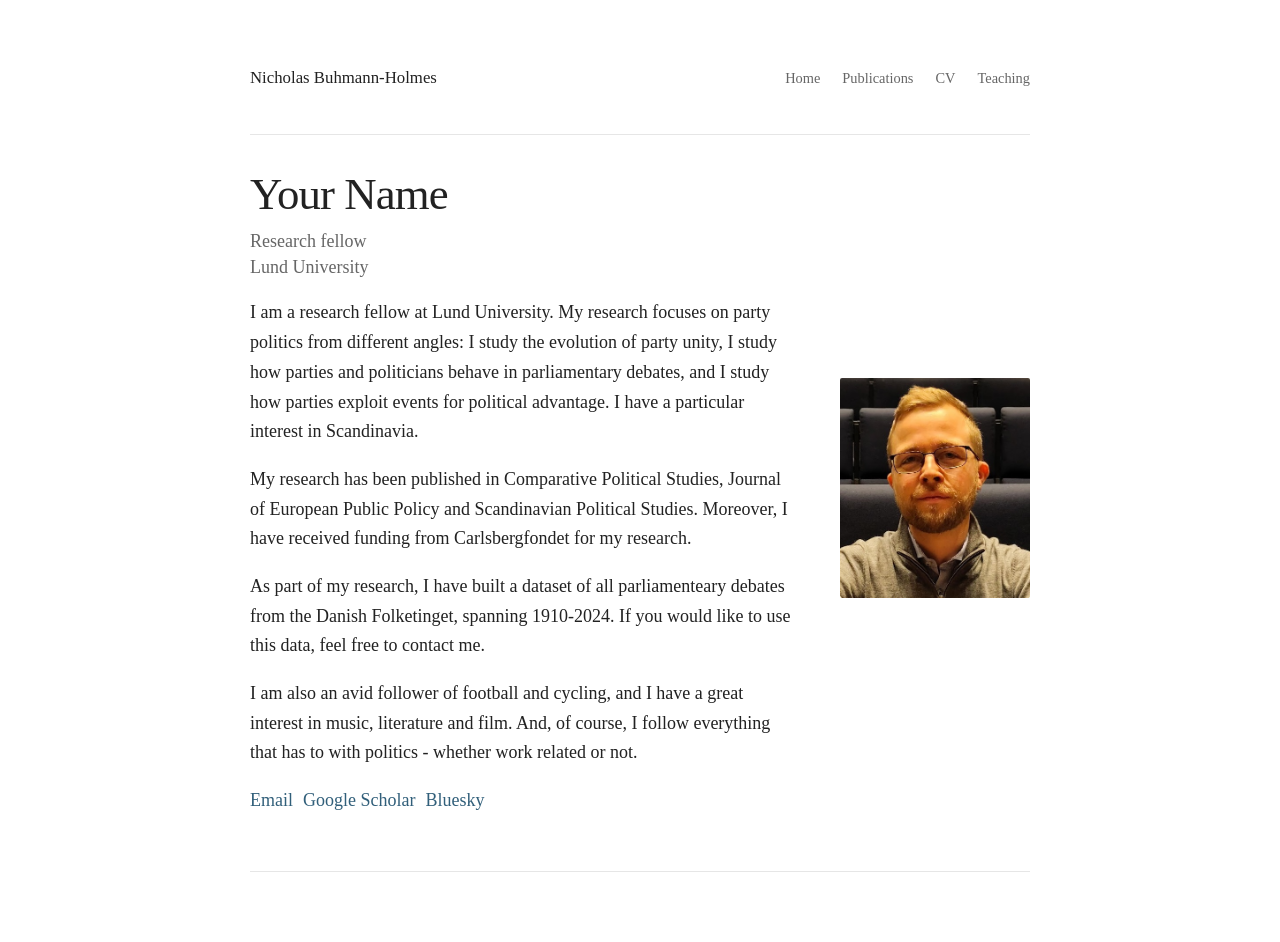
==== index.html @ e9fab576 "index.html" ====
<!DOCTYPE html>
<html lang="en">
<head>
  <meta charset="UTF-8">
  <meta name="viewport" content="width=device-width, initial-scale=1.0">

  <title>Nicholas Buhmann-Holmes</title>

  <link rel="stylesheet" href="style.css">
</head>

<body>

  <div class="site">

    <!-- Navigation -->
    <header class="header">

      <div class="name">
        <a href="index.html">Nicholas Buhmann-Holmes</a>
      </div>

      <nav>
        <a href="index.html">Home</a>
        <a href="publications.html">Publications</a>
        <a href="cv.html">CV</a>
        <a href="teaching.html">Teaching</a>
      </nav>

    </header>


    <!-- Introduction -->
    <main>

      <section class="intro">

        <div class="intro-text">

          <h1>Your Name</h1>

          <p class="position">
            Research fellow<br>
            Lund University
          </p>

          <p>
            I am a research fellow at Lund University. My research focuses on party politics from different angles: I study 
            the evolution of party unity, I study how parties and politicians behave in parliamentary debates, and I study how 
            parties exploit events for political advantage. I have a particular interest in Scandinavia.
          </p>
          <p>
            My research has been published in Comparative Political Studies, Journal of European Public Policy and Scandinavian Political
            Studies. Moreover, I have received funding from Carlsbergfondet for my research.
          </p>
          <p>
            As part of my research, I have built a dataset of all parliamenteary debates from the Danish Folketinget, spanning 1910-2024.
            If you would like to use this data, feel free to contact me.
          </p>
          <p>
            I am also an avid follower of football and cycling, and I have a great interest in music, literature and film. And, of course, I follow everything that has to with politics - whether work related or not.
          </p>

          <div class="social">
            <a href="mailto:n.buhmannholmes@gmail.com">Email</a>
            <a href="https://scholar.google.com/citations?user=wAtejrQAAAAJ">Google Scholar</a>
            <a href="https://bsky.app/profile/nbuhmann-holmes.bsky.social">Bluesky</a>
          </div>

        </div>

        <div>
          <img
            src="Billede.jpg"
            alt="Nicholas Buhmann-Holmes"
            class="portrait"
          >
        </div>

      </section>


    </main>


    <footer>
    </footer>

  </div>

</body>
</html>
---- style.css ----
/* Nicholas Buhmann-Holmes — minimalist academic site */

:root {
  --text: #222;
  --muted: #666;
  --link: #315f7a;
  --rule: #e6e6e6;
  --max-width: 780px;
}

* {
  box-sizing: border-box;
}

html {
  scroll-behavior: smooth;
}

body {
  margin: 0;
  background: #fff;
  color: var(--text);
  font-family: Georgia, "Times New Roman", serif;
  font-size: 18px;
  line-height: 1.65;
}

.site {
  width: min(calc(100% - 40px), var(--max-width));
  margin: 0 auto;
  padding: 64px 0 48px;
}

h1, h2 {
  font-weight: 400;
}

h1 {
  margin: 0 0 8px;
  font-size: clamp(2rem, 5vw, 2.8rem);
  line-height: 1.15;
  letter-spacing: -0.02em;
}

h2 {
  margin: 0 0 18px;
  font-size: 1.45rem;
  line-height: 1.25;
}

p {
  margin: 0 0 18px;
}

a {
  color: var(--link);
  text-decoration: none;
  border-bottom: 1px solid transparent;
}

a:hover,
a:focus {
  border-bottom-color: currentColor;
}

.intro {
  display: grid;
  grid-template-columns: 1fr 190px;
  gap: 48px;
  align-items: center;
  padding-bottom: 54px;
}

.position {
  color: var(--muted);
  line-height: 1.45;
}

.portrait {
  width: 190px;
  height: 220px;
  object-fit: cover;
  object-position: center 25%;
  border-radius: 2px;
}

section {
  border-top: 1px solid var(--rule);
  padding: 34px 0 30px;
}

.placeholder {
  color: var(--muted);
  font-size: 0.95em;
}

.publication {
  margin: 0 0 24px;
}

.pub-title {
  font-weight: 600;
}

.pub-meta {
  color: var(--muted);
  font-size: 0.95em;
}

.links {
  font-size: 0.9em;
}

.social {
  display: flex;
  flex-wrap: wrap;
  gap: 10px;
}

footer {
  border-top: 1px solid var(--rule);
  padding-top: 22px;
  color: var(--muted);
  font-size: 0.85em;
}

@media (max-width: 600px) {
  .site {
    padding-top: 36px;
  }

.intro {
  display: grid;
  grid-template-columns: 1fr 190px;
  gap: 48px;
  align-items: start;
  padding-bottom: 54px;
}

  .portrait {
    width: 150px;
    height: 175px;
  }

  body {
    font-size: 17px;
  }
}
.header {
  display: flex;
  justify-content: space-between;
  align-items: baseline;
  padding-bottom: 42px;
}

.name {
  font-size: 1.05rem;
}

.name a {
  color: var(--text);
}

nav {
  display: flex;
  gap: 22px;
  font-size: 0.9rem;
}

nav a {
  color: var(--muted);
}

nav a:hover {
  color: var(--text);
}
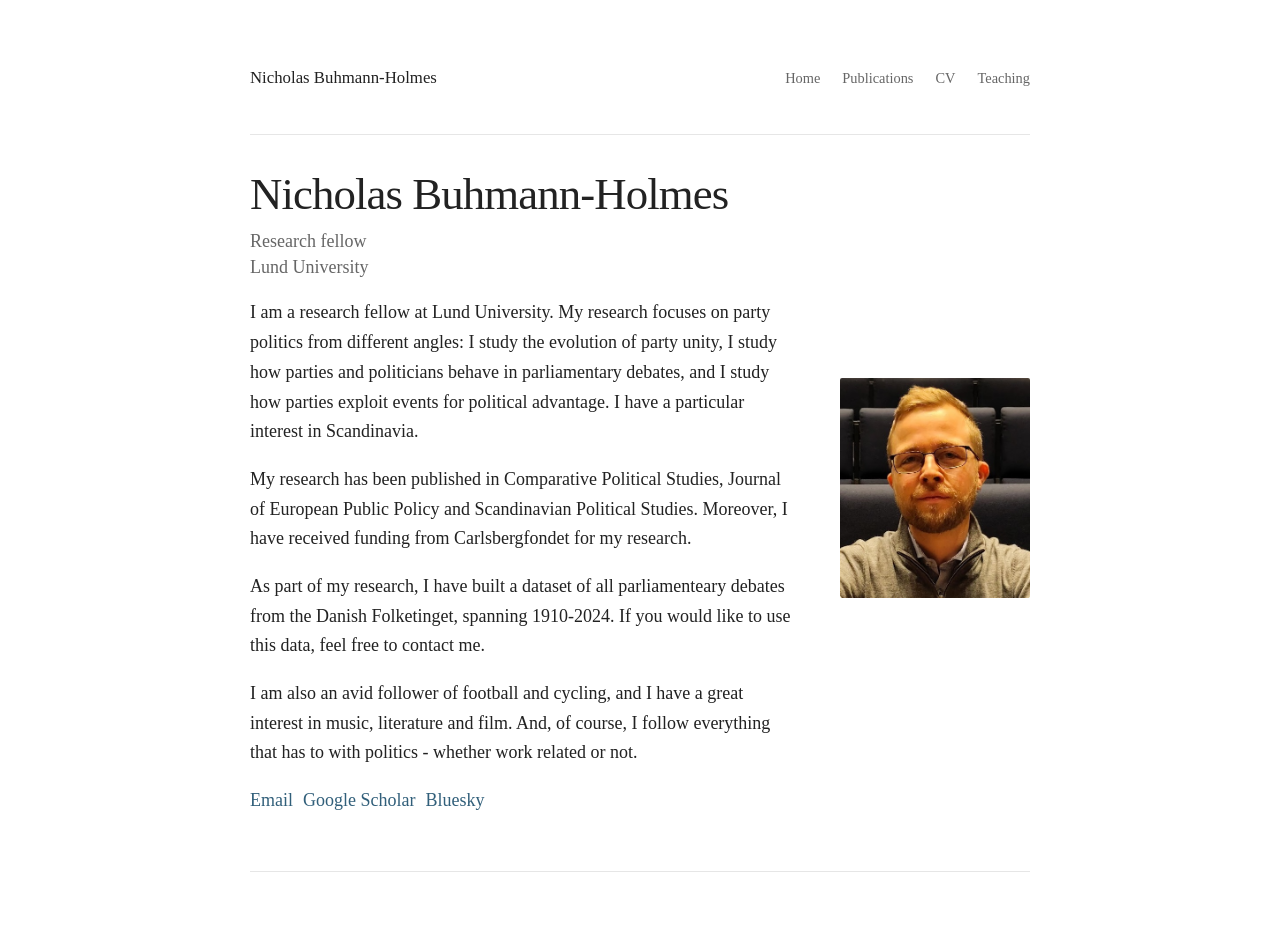
==== commit f09b6ccc: "index.html" ====
--- a/index.html
+++ b/index.html
@@ -37,7 +37,7 @@
 
         <div class="intro-text">
 
-          <h1>Your Name</h1>
+          <h1>Nicholas Buhmann-Holmes</h1>
 
           <p class="position">
             Research fellow<br>
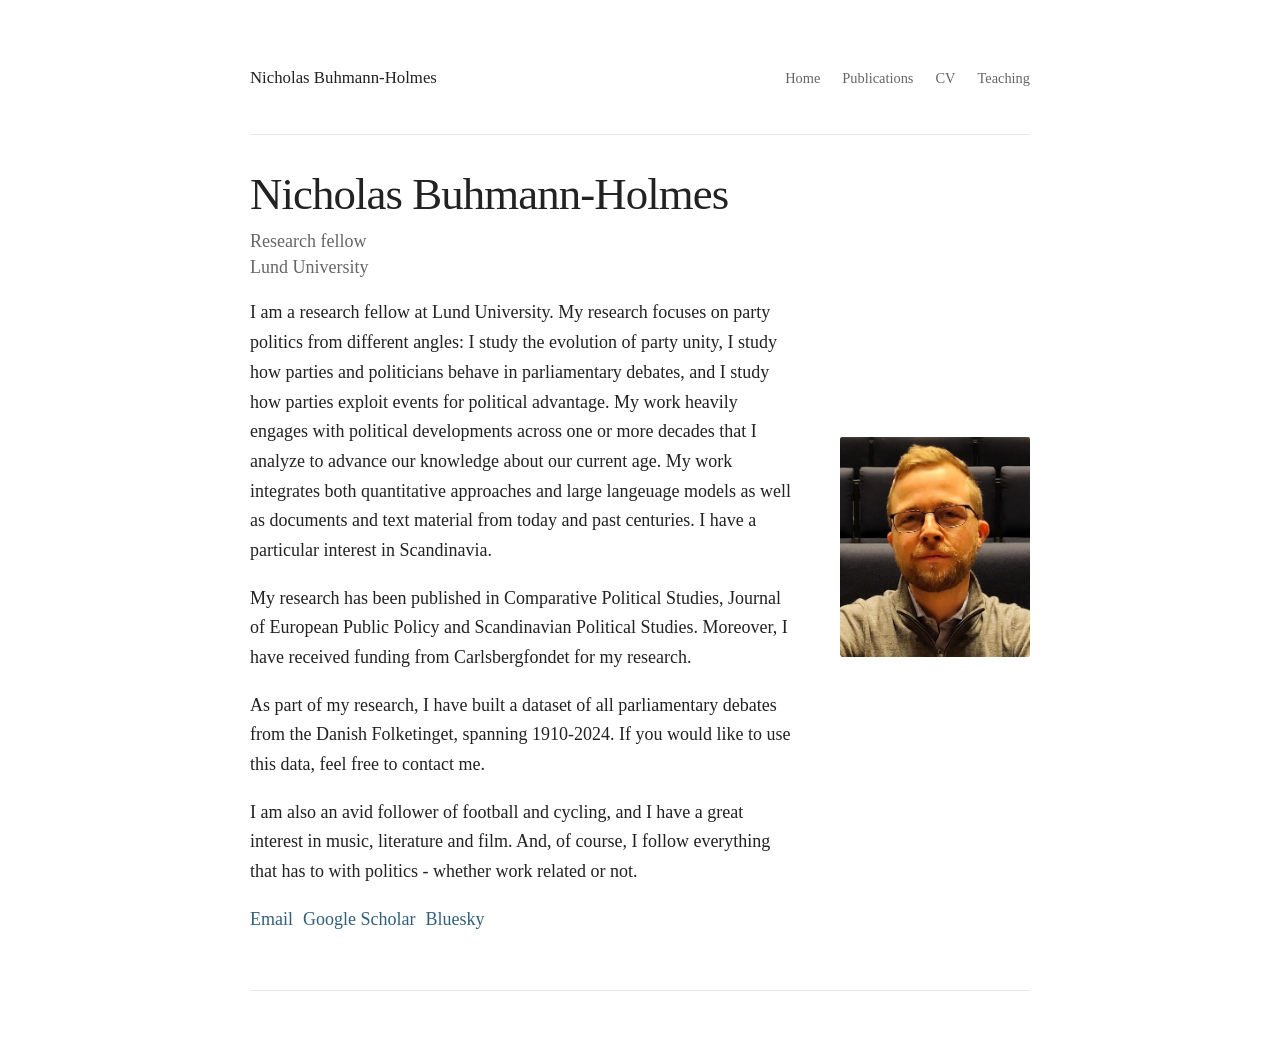
==== commit ce2f8d27: "index.html" ====
--- a/index.html
+++ b/index.html
@@ -47,14 +47,14 @@
           <p>
             I am a research fellow at Lund University. My research focuses on party politics from different angles: I study 
             the evolution of party unity, I study how parties and politicians behave in parliamentary debates, and I study how 
-            parties exploit events for political advantage. I have a particular interest in Scandinavia.
+            parties exploit events for political advantage. My work heavily engages with political developments across one or more decades that I analyze to advance our knowledge about our current age. My work integrates both quantitative approaches and large langeuage models as well as documents and text material from today and past centuries. I have a particular interest in Scandinavia.
           </p>
           <p>
             My research has been published in Comparative Political Studies, Journal of European Public Policy and Scandinavian Political
             Studies. Moreover, I have received funding from Carlsbergfondet for my research.
           </p>
           <p>
-            As part of my research, I have built a dataset of all parliamenteary debates from the Danish Folketinget, spanning 1910-2024.
+            As part of my research, I have built a dataset of all parliamentary debates from the Danish Folketinget, spanning 1910-2024.
             If you would like to use this data, feel free to contact me.
           </p>
           <p>
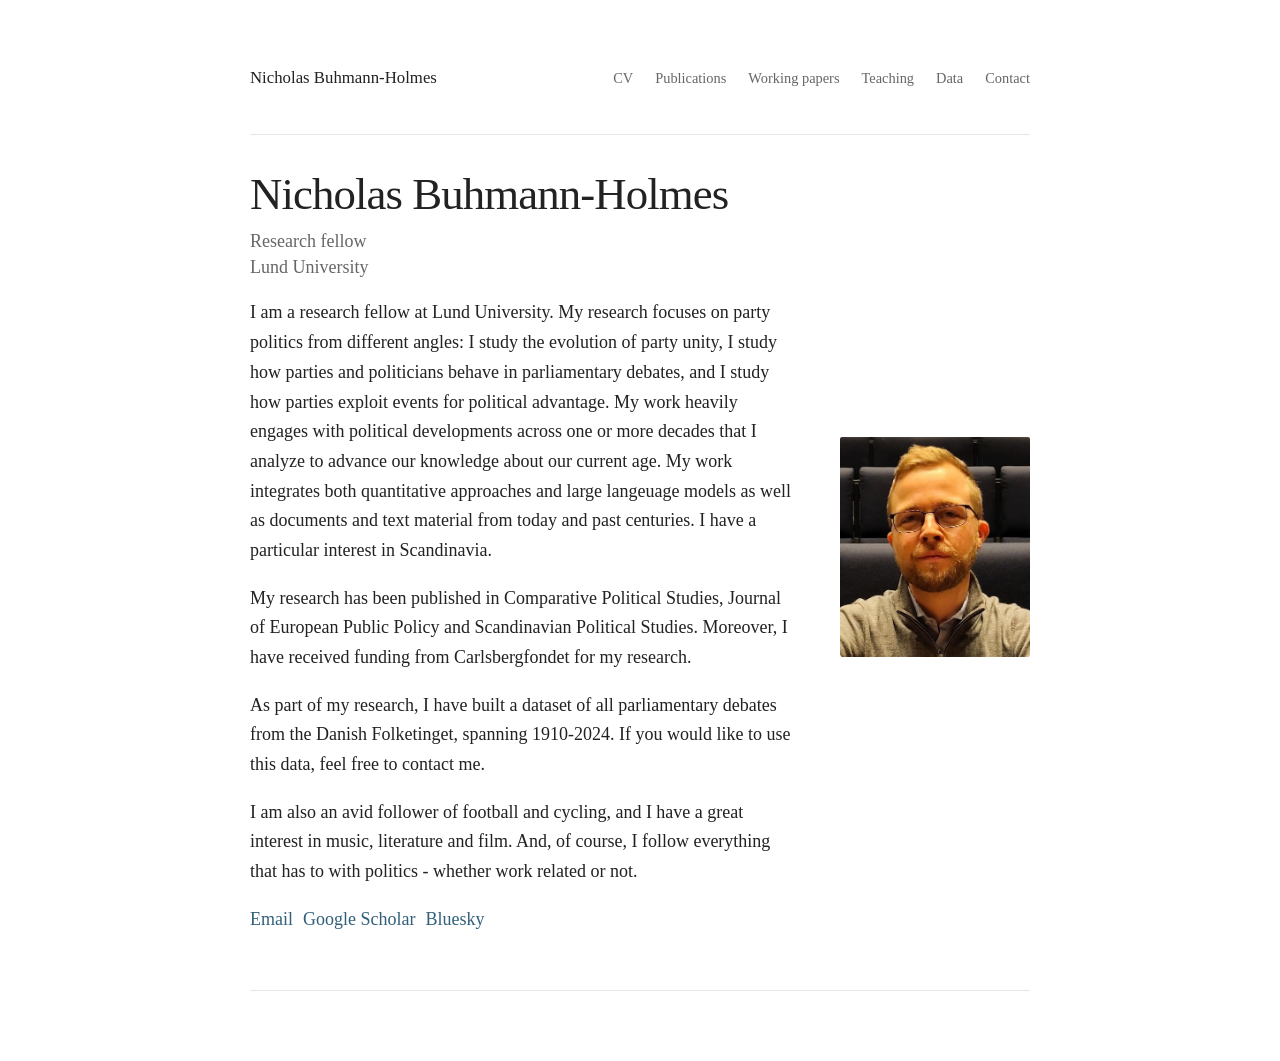
==== commit 088f0684: "index.html" ====
--- a/index.html
+++ b/index.html
@@ -20,12 +20,14 @@
         <a href="index.html">Nicholas Buhmann-Holmes</a>
       </div>
 
-      <nav>
-        <a href="index.html">Home</a>
-        <a href="publications.html">Publications</a>
-        <a href="cv.html">CV</a>
-        <a href="teaching.html">Teaching</a>
-      </nav>
+<nav>
+  <a href="#cv">CV</a>
+  <a href="#publications">Publications</a>
+  <a href="#working-papers">Working papers</a>
+  <a href="#teaching">Teaching</a>
+  <a href="#data">Data</a>
+  <a href="#contact">Contact</a>
+</nav>
 
     </header>
 
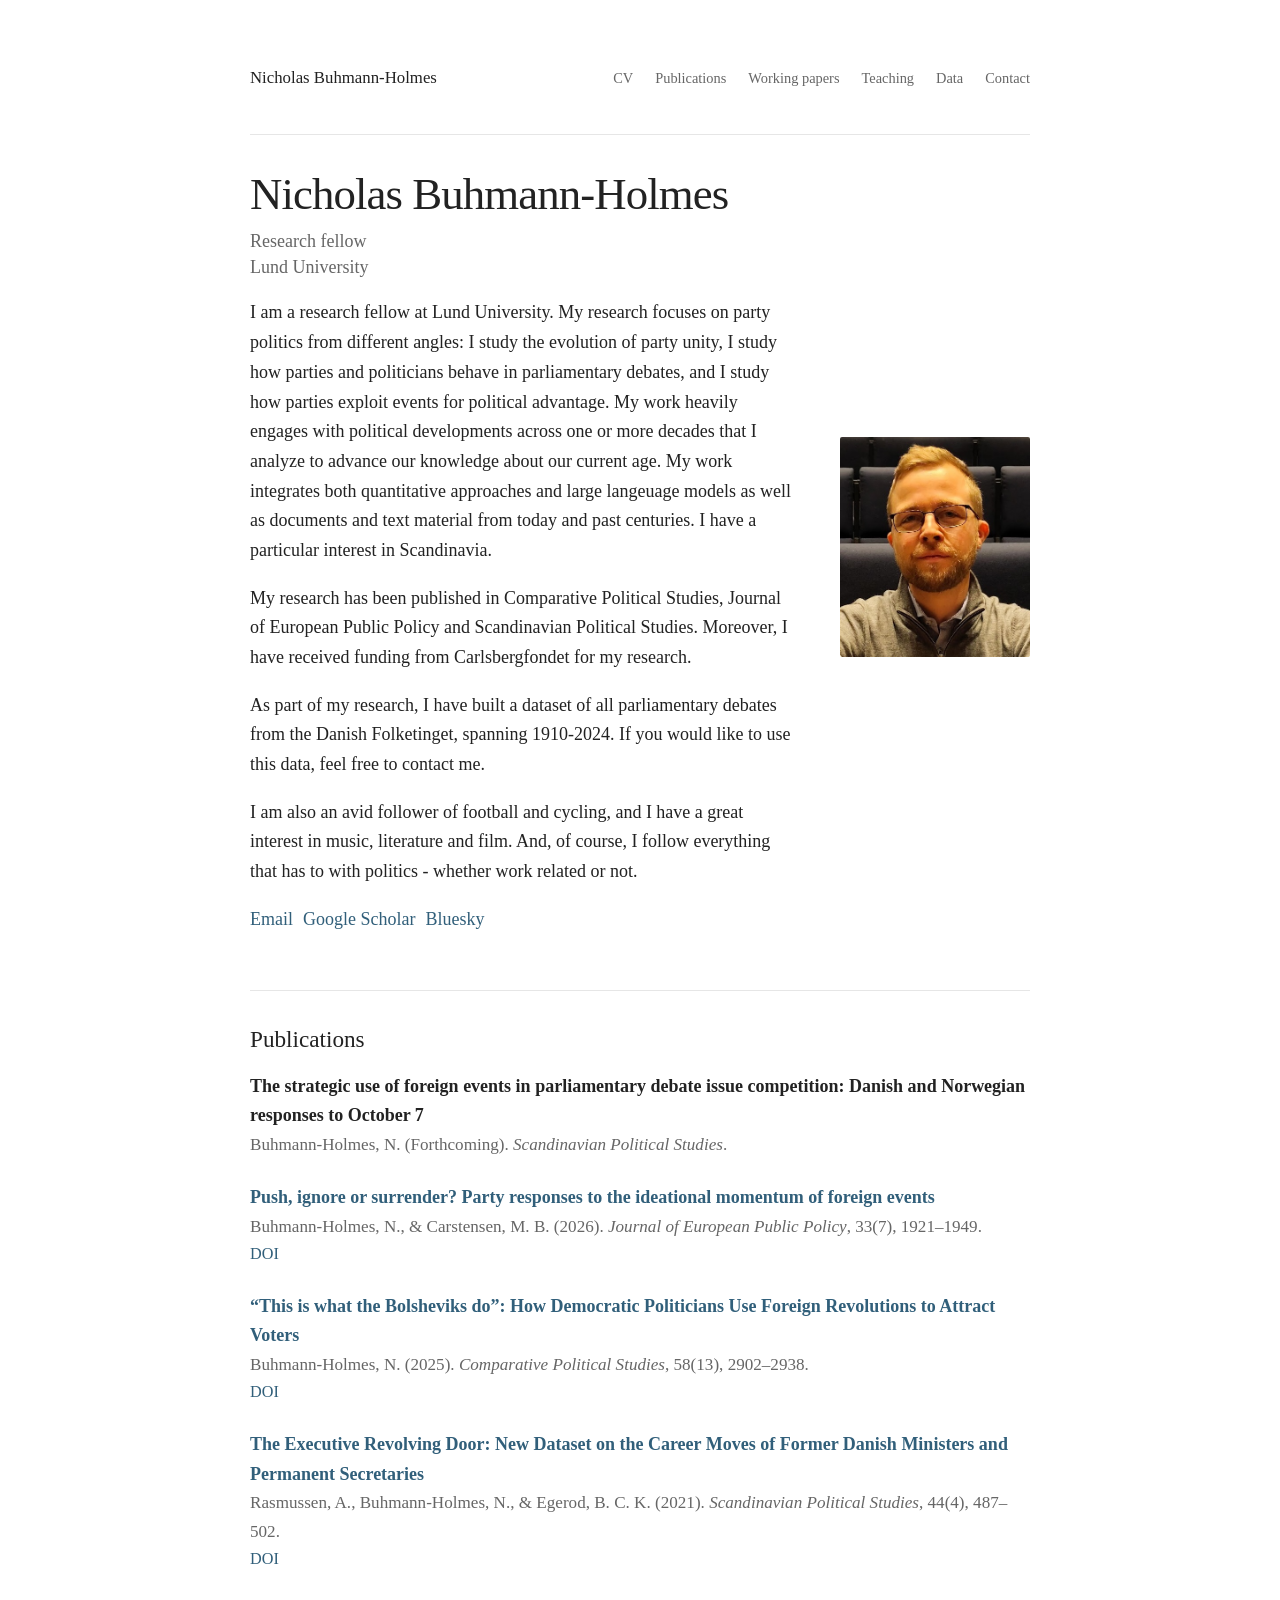
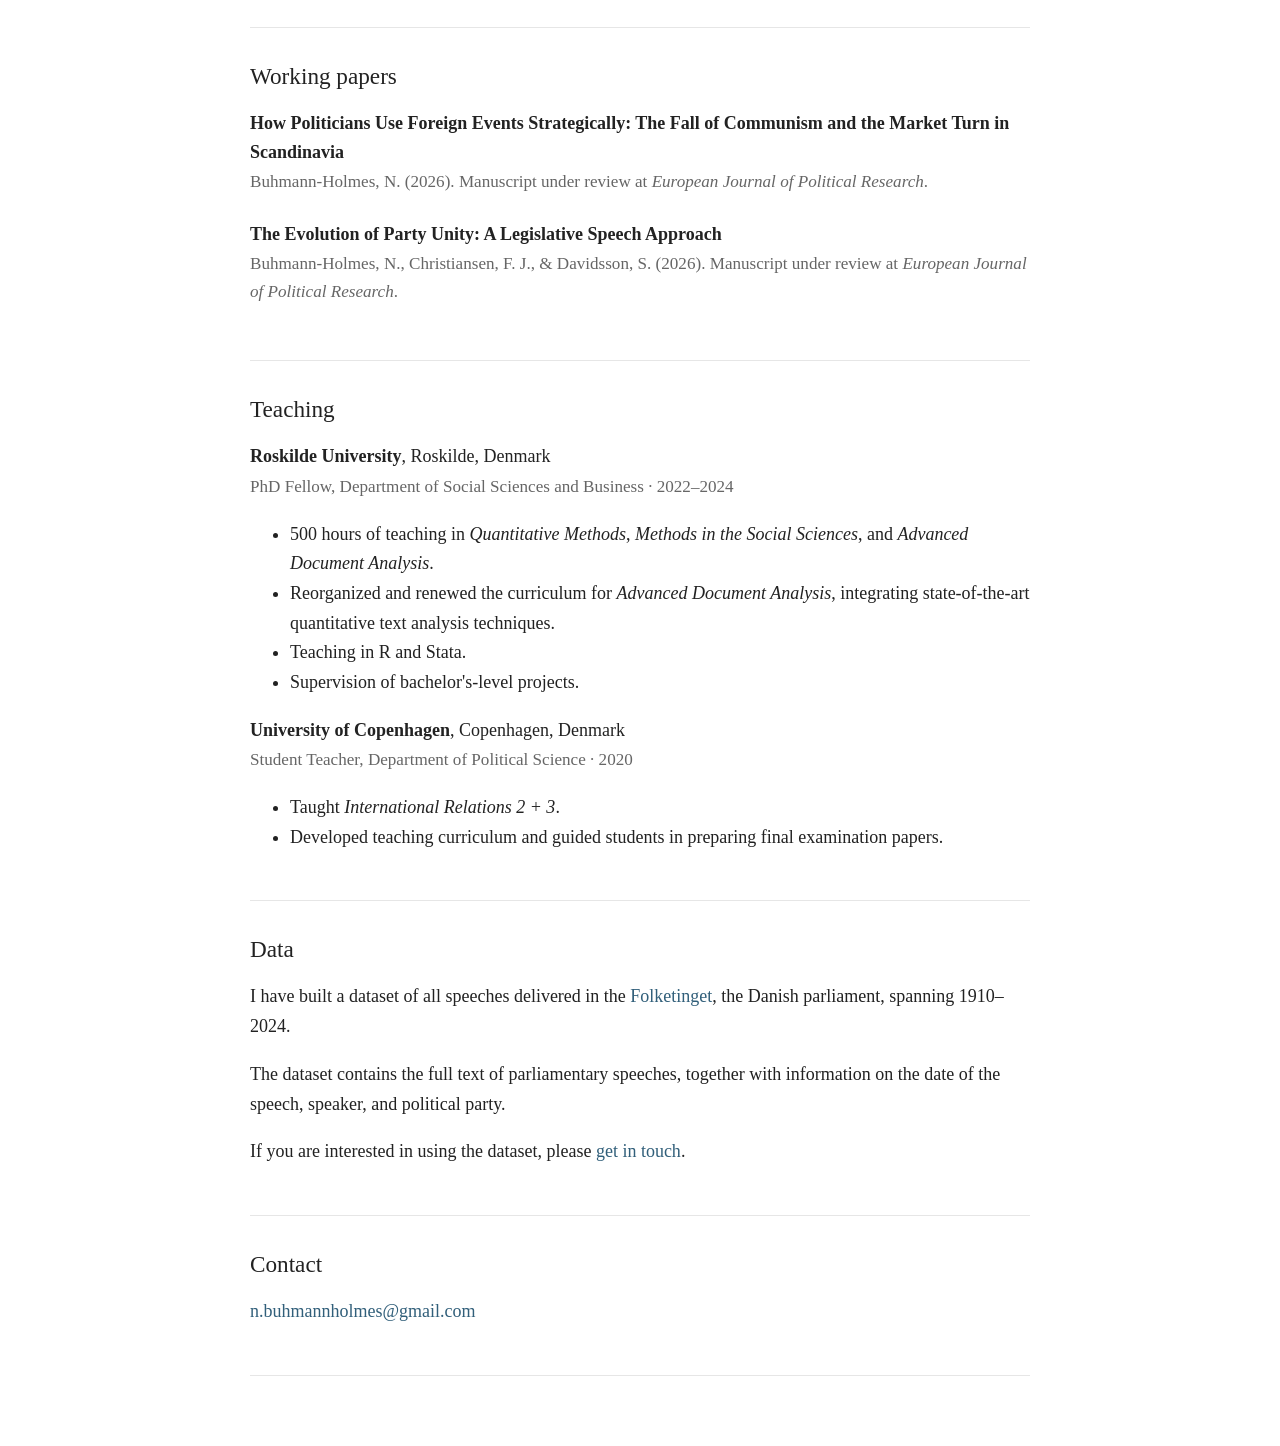
==== commit f7ea4248: "index.html" ====
--- a/index.html
+++ b/index.html
@@ -21,7 +21,7 @@
       </div>
 
 <nav>
-  <a href="#cv">CV</a>
+  <a href="cv.pdf">CV</a>
   <a href="#publications">Publications</a>
   <a href="#working-papers">Working papers</a>
   <a href="#teaching">Teaching</a>
@@ -80,7 +80,207 @@
         </div>
 
       </section>
-
+<section id="publications">
+
+  <h2>Publications</h2>
+
+  <div class="publication">
+
+    <div class="pub-title">
+      The strategic use of foreign events in parliamentary debate issue competition:
+      Danish and Norwegian responses to October 7
+    </div>
+
+    <div class="pub-meta">
+      Buhmann-Holmes, N. (Forthcoming). <em>Scandinavian Political Studies</em>.
+    </div>
+
+  </div>
+
+
+  <div class="publication">
+
+    <div class="pub-title">
+      <a href="https://doi.org/10.1080/13501763.2025.2502666">
+        Push, ignore or surrender? Party responses to the ideational momentum
+        of foreign events
+      </a>
+    </div>
+
+    <div class="pub-meta">
+      Buhmann-Holmes, N., & Carstensen, M. B. (2026).
+      <em>Journal of European Public Policy</em>, 33(7), 1921–1949.
+    </div>
+
+    <div class="links">
+      <a href="https://doi.org/10.1080/13501763.2025.2502666">DOI</a>
+    </div>
+
+  </div>
+
+
+  <div class="publication">
+
+    <div class="pub-title">
+      <a href="https://doi.org/10.1177/00104140241306965">
+        “This is what the Bolsheviks do”: How Democratic Politicians Use
+        Foreign Revolutions to Attract Voters
+      </a>
+    </div>
+
+    <div class="pub-meta">
+      Buhmann-Holmes, N. (2025).
+      <em>Comparative Political Studies</em>, 58(13), 2902–2938.
+    </div>
+
+    <div class="links">
+      <a href="https://doi.org/10.1177/00104140241306965">DOI</a>
+    </div>
+
+  </div>
+
+
+  <div class="publication">
+
+    <div class="pub-title">
+      <a href="https://doi.org/10.1111/1467-9477.12214">
+        The Executive Revolving Door: New Dataset on the Career Moves of
+        Former Danish Ministers and Permanent Secretaries
+      </a>
+    </div>
+
+    <div class="pub-meta">
+      Rasmussen, A., Buhmann-Holmes, N., & Egerod, B. C. K. (2021).
+      <em>Scandinavian Political Studies</em>, 44(4), 487–502.
+    </div>
+
+    <div class="links">
+      <a href="https://doi.org/10.1111/1467-9477.12214">DOI</a>
+    </div>
+
+  </div>
+
+</section>
+      <section id="working-papers">
+
+  <h2>Working papers</h2>
+
+  <div class="publication">
+
+    <div class="pub-title">
+      How Politicians Use Foreign Events Strategically: The Fall of Communism
+      and the Market Turn in Scandinavia
+    </div>
+
+    <div class="pub-meta">
+      Buhmann-Holmes, N. (2026).
+      Manuscript under review at <em>European Journal of Political Research</em>.
+    </div>
+
+  </div>
+
+
+  <div class="publication">
+
+    <div class="pub-title">
+      The Evolution of Party Unity: A Legislative Speech Approach
+    </div>
+
+    <div class="pub-meta">
+      Buhmann-Holmes, N., Christiansen, F. J., & Davidsson, S. (2026).
+      Manuscript under review at <em>European Journal of Political Research</em>.
+    </div>
+
+  </div>
+
+</section>
+      <section id="teaching">
+
+  <h2>Teaching</h2>
+
+  <div class="teaching-entry">
+
+    <p>
+      <strong>Roskilde University</strong>, Roskilde, Denmark<br>
+      <span class="pub-meta">PhD Fellow, Department of Social Sciences and Business · 2022–2024</span>
+    </p>
+
+    <ul>
+      <li>
+        500 hours of teaching in <em>Quantitative Methods</em>,
+        <em>Methods in the Social Sciences</em>, and
+        <em>Advanced Document Analysis</em>.
+      </li>
+      <li>
+        Reorganized and renewed the curriculum for
+        <em>Advanced Document Analysis</em>, integrating
+        state-of-the-art quantitative text analysis techniques.
+      </li>
+      <li>
+        Teaching in R and Stata.
+      </li>
+      <li>
+        Supervision of bachelor's-level projects.
+      </li>
+    </ul>
+
+  </div>
+
+
+  <div class="teaching-entry">
+
+    <p>
+      <strong>University of Copenhagen</strong>, Copenhagen, Denmark<br>
+      <span class="pub-meta">Student Teacher, Department of Political Science · 2020</span>
+    </p>
+
+    <ul>
+      <li>
+        Taught <em>International Relations 2 + 3</em>.
+      </li>
+      <li>
+        Developed teaching curriculum and guided students in preparing
+        final examination papers.
+      </li>
+    </ul>
+
+  </div>
+        
+
+</section>
+      <section id="data">
+
+  <h2>Data</h2>
+
+  <p>
+    I have built a dataset of all speeches delivered in the
+    <a href="https://www.ft.dk/">Folketinget</a>, the Danish parliament,
+    spanning 1910–2024.
+  </p>
+
+  <p>
+    The dataset contains the full text of parliamentary speeches,
+    together with information on the date of the speech, speaker,
+    and political party.
+  </p>
+
+  <p>
+    If you are interested in using the dataset, please
+    <a href="mailto:n.buhmannholmes@gmail.com">get in touch</a>.
+  </p>
+
+</section>
+      <section id="contact">
+
+  <h2>Contact</h2>
+
+  <p>
+    <a href="mailto:n.buhmannholmes@gmail.com">
+      n.buhmannholmes@gmail.com
+    </a>
+  </p>
+
+</section>
 
     </main>
 
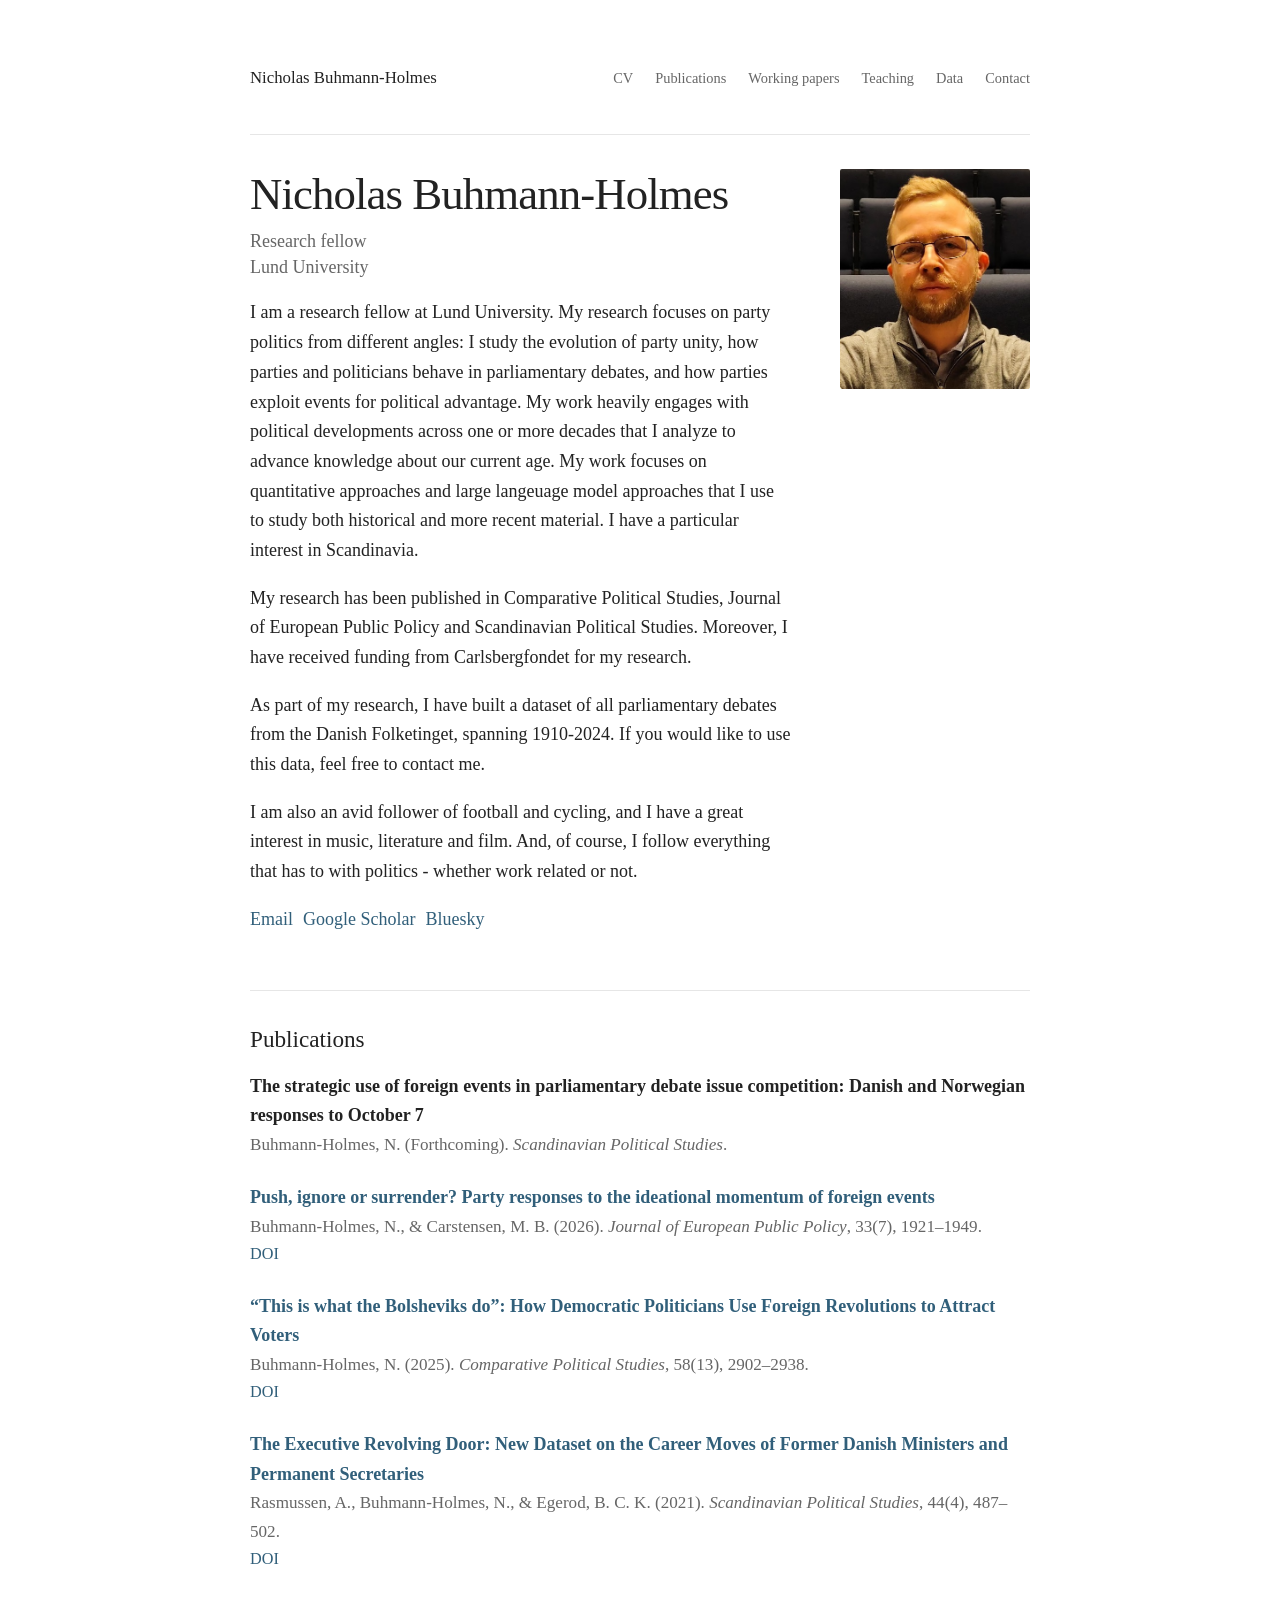
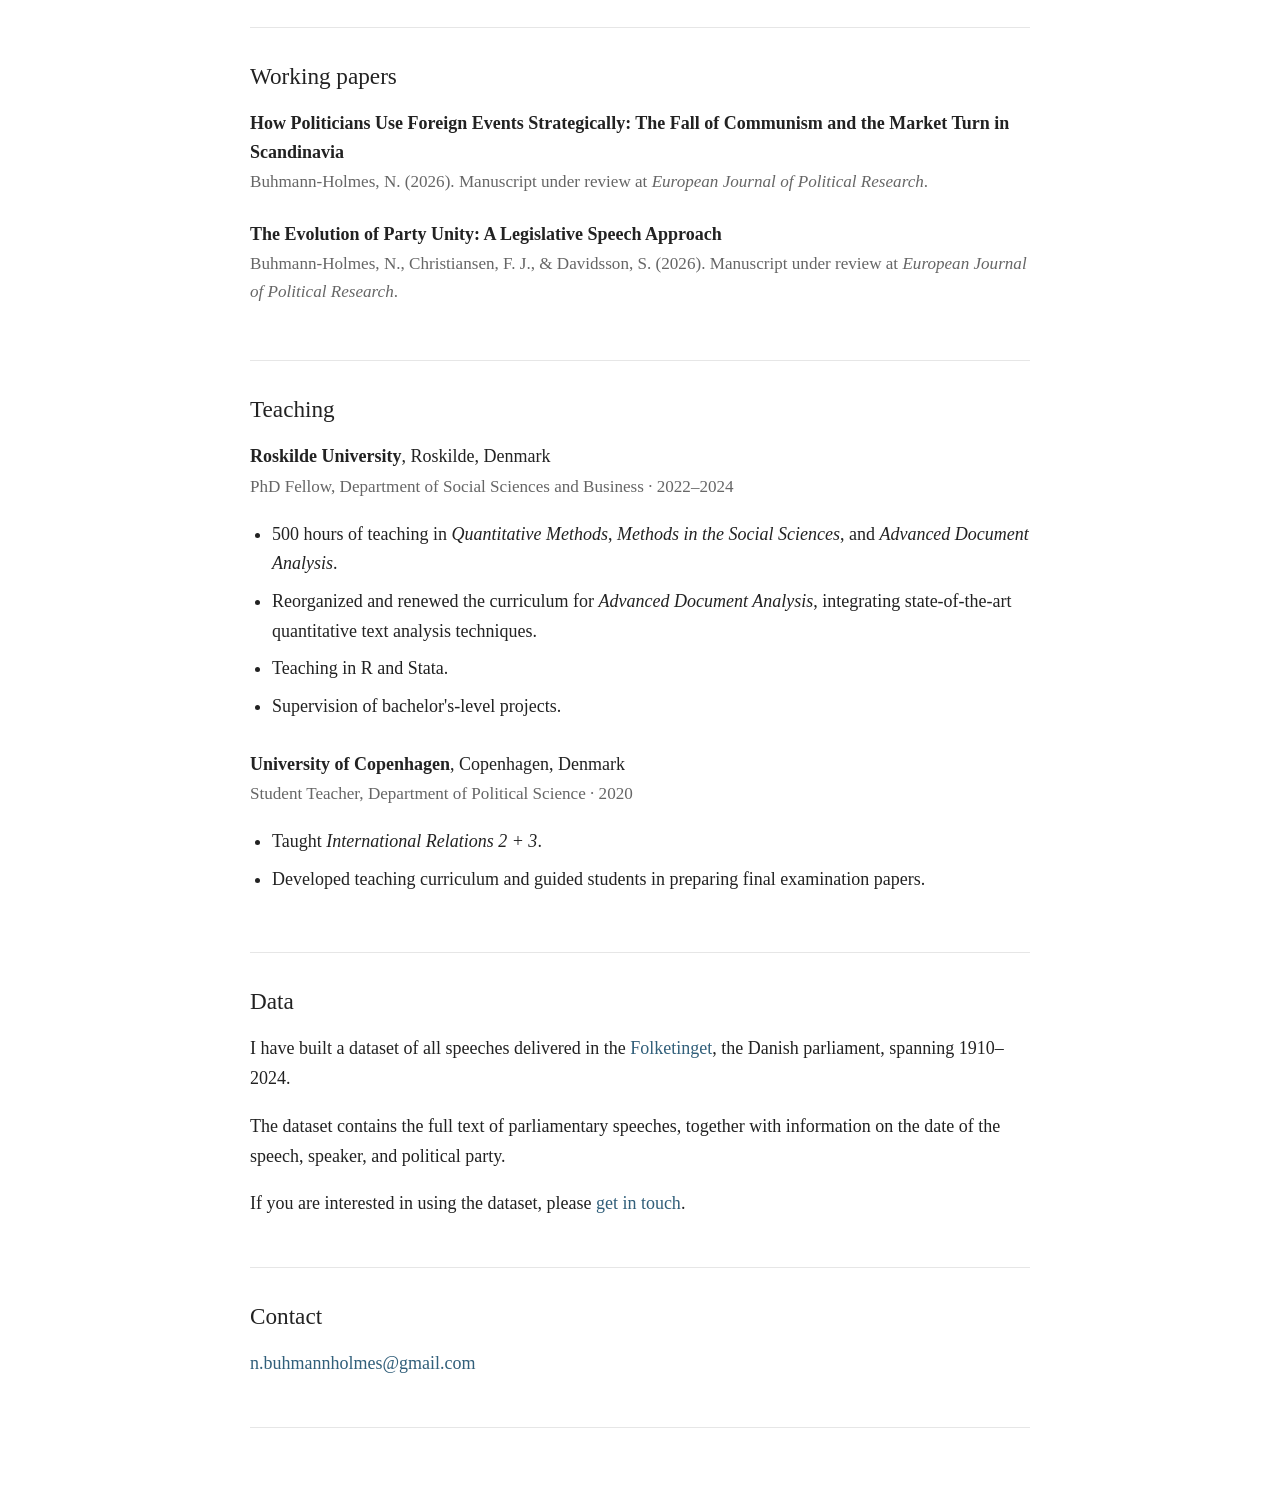
==== commit df188aae: "index.html" ====
--- a/index.html
+++ b/index.html
@@ -48,8 +48,10 @@
 
           <p>
             I am a research fellow at Lund University. My research focuses on party politics from different angles: I study 
-            the evolution of party unity, I study how parties and politicians behave in parliamentary debates, and I study how 
-            parties exploit events for political advantage. My work heavily engages with political developments across one or more decades that I analyze to advance our knowledge about our current age. My work integrates both quantitative approaches and large langeuage models as well as documents and text material from today and past centuries. I have a particular interest in Scandinavia.
+            the evolution of party unity, how parties and politicians behave in parliamentary debates, and how 
+            parties exploit events for political advantage. My work heavily engages with political developments across one or more 
+            decades that I analyze to advance knowledge about our current age. My work focuses on 
+            quantitative approaches and large langeuage model approaches that I use to study both historical and more recent material. I have a particular interest in Scandinavia.
           </p>
           <p>
             My research has been published in Comparative Political Studies, Journal of European Public Policy and Scandinavian Political
--- a/style.css
+++ b/style.css
@@ -31,7 +31,11 @@
   padding: 64px 0 48px;
 }
 
-h1, h2 {
+
+/* Typography */
+
+h1,
+h2 {
   font-weight: 400;
 }
 
@@ -52,6 +56,9 @@
   margin: 0 0 18px;
 }
 
+
+/* Links */
+
 a {
   color: var(--link);
   text-decoration: none;
@@ -63,11 +70,47 @@
   border-bottom-color: currentColor;
 }
 
+
+/* Navigation */
+
+.header {
+  display: flex;
+  justify-content: space-between;
+  align-items: baseline;
+  padding-bottom: 42px;
+}
+
+.name {
+  font-size: 1.05rem;
+}
+
+.name a {
+  color: var(--text);
+}
+
+nav {
+  display: flex;
+  flex-wrap: wrap;
+  gap: 22px;
+  font-size: 0.9rem;
+}
+
+nav a {
+  color: var(--muted);
+}
+
+nav a:hover {
+  color: var(--text);
+}
+
+
+/* Introduction */
+
 .intro {
   display: grid;
   grid-template-columns: 1fr 190px;
   gap: 48px;
-  align-items: center;
+  align-items: start;
   padding-bottom: 54px;
 }
 
@@ -84,15 +127,16 @@
   border-radius: 2px;
 }
 
+
+/* Sections */
+
 section {
   border-top: 1px solid var(--rule);
   padding: 34px 0 30px;
 }
 
-.placeholder {
-  color: var(--muted);
-  font-size: 0.95em;
-}
+
+/* Publications */
 
 .publication {
   margin: 0 0 24px;
@@ -110,6 +154,25 @@
 .links {
   font-size: 0.9em;
 }
+
+
+/* Teaching */
+
+.teaching-entry {
+  margin-bottom: 28px;
+}
+
+ul {
+  margin-top: 8px;
+  padding-left: 22px;
+}
+
+li {
+  margin-bottom: 8px;
+}
+
+
+/* Social links */
 
 .social {
   display: flex;
@@ -117,6 +180,9 @@
   gap: 10px;
 }
 
+
+/* Footer */
+
 footer {
   border-top: 1px solid var(--rule);
   padding-top: 22px;
@@ -124,18 +190,30 @@
   font-size: 0.85em;
 }
 
+
+/* Mobile */
+
 @media (max-width: 600px) {
+
   .site {
     padding-top: 36px;
   }
 
-.intro {
-  display: grid;
-  grid-template-columns: 1fr 190px;
-  gap: 48px;
-  align-items: start;
-  padding-bottom: 54px;
-}
+  .header {
+    display: block;
+    padding-bottom: 32px;
+  }
+
+  nav {
+    margin-top: 18px;
+    gap: 14px;
+  }
+
+  .intro {
+    grid-template-columns: 1fr;
+    gap: 24px;
+    padding-bottom: 38px;
+  }
 
   .portrait {
     width: 150px;
@@ -146,31 +224,3 @@
     font-size: 17px;
   }
 }
-.header {
-  display: flex;
-  justify-content: space-between;
-  align-items: baseline;
-  padding-bottom: 42px;
-}
-
-.name {
-  font-size: 1.05rem;
-}
-
-.name a {
-  color: var(--text);
-}
-
-nav {
-  display: flex;
-  gap: 22px;
-  font-size: 0.9rem;
-}
-
-nav a {
-  color: var(--muted);
-}
-
-nav a:hover {
-  color: var(--text);
-}
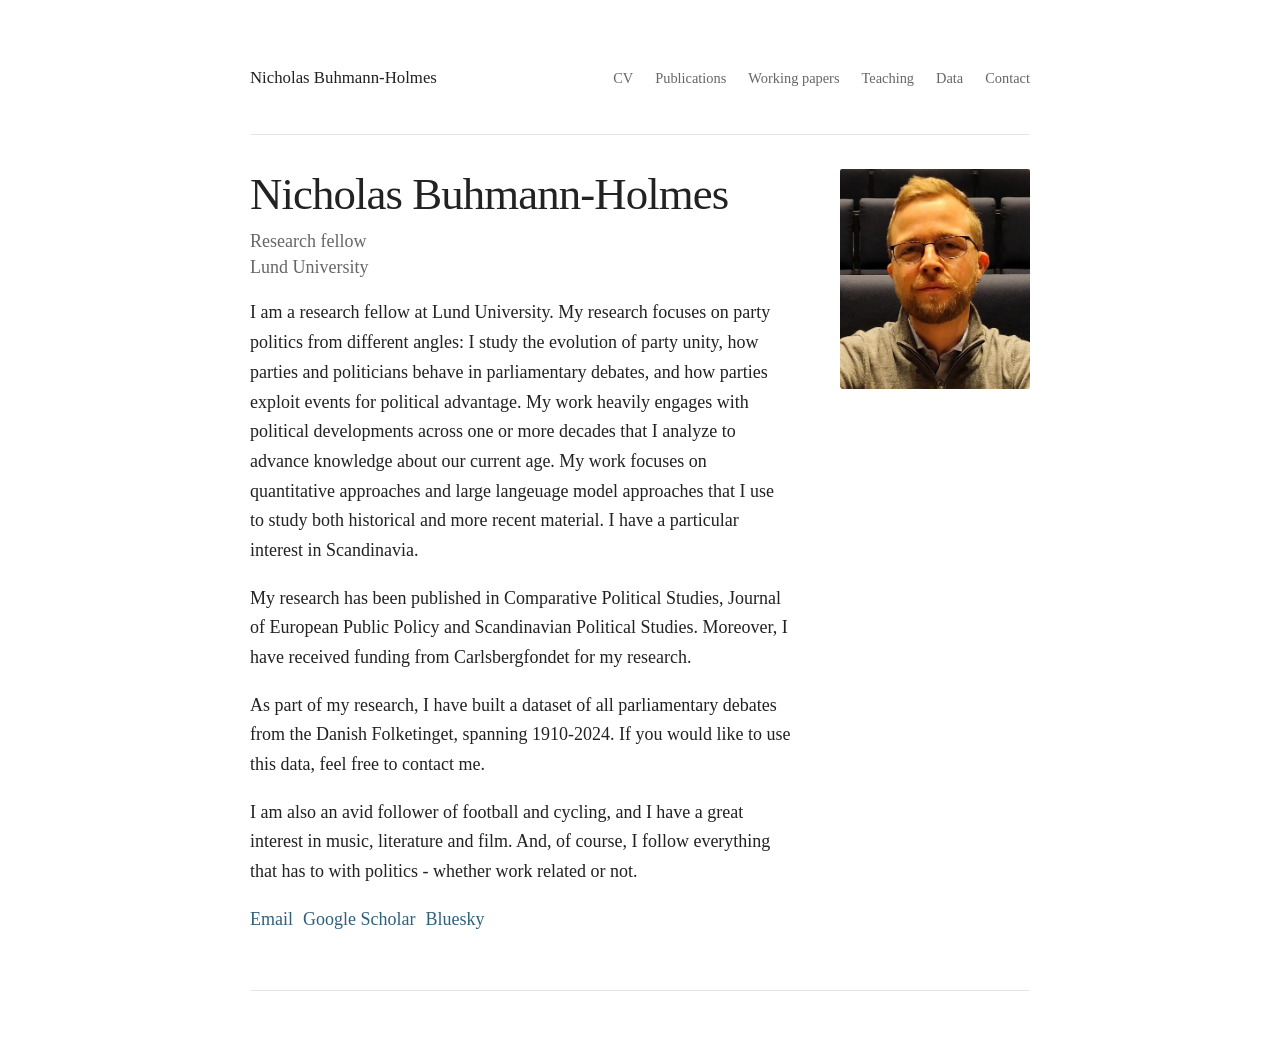
==== commit d74f66a2: "index.html" ====
--- a/index.html
+++ b/index.html
@@ -22,11 +22,11 @@
 
 <nav>
   <a href="cv.pdf">CV</a>
-  <a href="#publications">Publications</a>
-  <a href="#working-papers">Working papers</a>
-  <a href="#teaching">Teaching</a>
-  <a href="#data">Data</a>
-  <a href="#contact">Contact</a>
+  <a href="publications.html">Publications</a>
+  <a href="working-papers.html">Working papers</a>
+  <a href="teaching.html">Teaching</a>
+  <a href="data.html">Data</a>
+  <a href="index.html#contact">Contact</a>
 </nav>
 
     </header>
@@ -82,207 +82,6 @@
         </div>
 
       </section>
-<section id="publications">
-
-  <h2>Publications</h2>
-
-  <div class="publication">
-
-    <div class="pub-title">
-      The strategic use of foreign events in parliamentary debate issue competition:
-      Danish and Norwegian responses to October 7
-    </div>
-
-    <div class="pub-meta">
-      Buhmann-Holmes, N. (Forthcoming). <em>Scandinavian Political Studies</em>.
-    </div>
-
-  </div>
-
-
-  <div class="publication">
-
-    <div class="pub-title">
-      <a href="https://doi.org/10.1080/13501763.2025.2502666">
-        Push, ignore or surrender? Party responses to the ideational momentum
-        of foreign events
-      </a>
-    </div>
-
-    <div class="pub-meta">
-      Buhmann-Holmes, N., & Carstensen, M. B. (2026).
-      <em>Journal of European Public Policy</em>, 33(7), 1921–1949.
-    </div>
-
-    <div class="links">
-      <a href="https://doi.org/10.1080/13501763.2025.2502666">DOI</a>
-    </div>
-
-  </div>
-
-
-  <div class="publication">
-
-    <div class="pub-title">
-      <a href="https://doi.org/10.1177/00104140241306965">
-        “This is what the Bolsheviks do”: How Democratic Politicians Use
-        Foreign Revolutions to Attract Voters
-      </a>
-    </div>
-
-    <div class="pub-meta">
-      Buhmann-Holmes, N. (2025).
-      <em>Comparative Political Studies</em>, 58(13), 2902–2938.
-    </div>
-
-    <div class="links">
-      <a href="https://doi.org/10.1177/00104140241306965">DOI</a>
-    </div>
-
-  </div>
-
-
-  <div class="publication">
-
-    <div class="pub-title">
-      <a href="https://doi.org/10.1111/1467-9477.12214">
-        The Executive Revolving Door: New Dataset on the Career Moves of
-        Former Danish Ministers and Permanent Secretaries
-      </a>
-    </div>
-
-    <div class="pub-meta">
-      Rasmussen, A., Buhmann-Holmes, N., & Egerod, B. C. K. (2021).
-      <em>Scandinavian Political Studies</em>, 44(4), 487–502.
-    </div>
-
-    <div class="links">
-      <a href="https://doi.org/10.1111/1467-9477.12214">DOI</a>
-    </div>
-
-  </div>
-
-</section>
-      <section id="working-papers">
-
-  <h2>Working papers</h2>
-
-  <div class="publication">
-
-    <div class="pub-title">
-      How Politicians Use Foreign Events Strategically: The Fall of Communism
-      and the Market Turn in Scandinavia
-    </div>
-
-    <div class="pub-meta">
-      Buhmann-Holmes, N. (2026).
-      Manuscript under review at <em>European Journal of Political Research</em>.
-    </div>
-
-  </div>
-
-
-  <div class="publication">
-
-    <div class="pub-title">
-      The Evolution of Party Unity: A Legislative Speech Approach
-    </div>
-
-    <div class="pub-meta">
-      Buhmann-Holmes, N., Christiansen, F. J., & Davidsson, S. (2026).
-      Manuscript under review at <em>European Journal of Political Research</em>.
-    </div>
-
-  </div>
-
-</section>
-      <section id="teaching">
-
-  <h2>Teaching</h2>
-
-  <div class="teaching-entry">
-
-    <p>
-      <strong>Roskilde University</strong>, Roskilde, Denmark<br>
-      <span class="pub-meta">PhD Fellow, Department of Social Sciences and Business · 2022–2024</span>
-    </p>
-
-    <ul>
-      <li>
-        500 hours of teaching in <em>Quantitative Methods</em>,
-        <em>Methods in the Social Sciences</em>, and
-        <em>Advanced Document Analysis</em>.
-      </li>
-      <li>
-        Reorganized and renewed the curriculum for
-        <em>Advanced Document Analysis</em>, integrating
-        state-of-the-art quantitative text analysis techniques.
-      </li>
-      <li>
-        Teaching in R and Stata.
-      </li>
-      <li>
-        Supervision of bachelor's-level projects.
-      </li>
-    </ul>
-
-  </div>
-
-
-  <div class="teaching-entry">
-
-    <p>
-      <strong>University of Copenhagen</strong>, Copenhagen, Denmark<br>
-      <span class="pub-meta">Student Teacher, Department of Political Science · 2020</span>
-    </p>
-
-    <ul>
-      <li>
-        Taught <em>International Relations 2 + 3</em>.
-      </li>
-      <li>
-        Developed teaching curriculum and guided students in preparing
-        final examination papers.
-      </li>
-    </ul>
-
-  </div>
-        
-
-</section>
-      <section id="data">
-
-  <h2>Data</h2>
-
-  <p>
-    I have built a dataset of all speeches delivered in the
-    <a href="https://www.ft.dk/">Folketinget</a>, the Danish parliament,
-    spanning 1910–2024.
-  </p>
-
-  <p>
-    The dataset contains the full text of parliamentary speeches,
-    together with information on the date of the speech, speaker,
-    and political party.
-  </p>
-
-  <p>
-    If you are interested in using the dataset, please
-    <a href="mailto:n.buhmannholmes@gmail.com">get in touch</a>.
-  </p>
-
-</section>
-      <section id="contact">
-
-  <h2>Contact</h2>
-
-  <p>
-    <a href="mailto:n.buhmannholmes@gmail.com">
-      n.buhmannholmes@gmail.com
-    </a>
-  </p>
-
-</section>
 
     </main>
 
